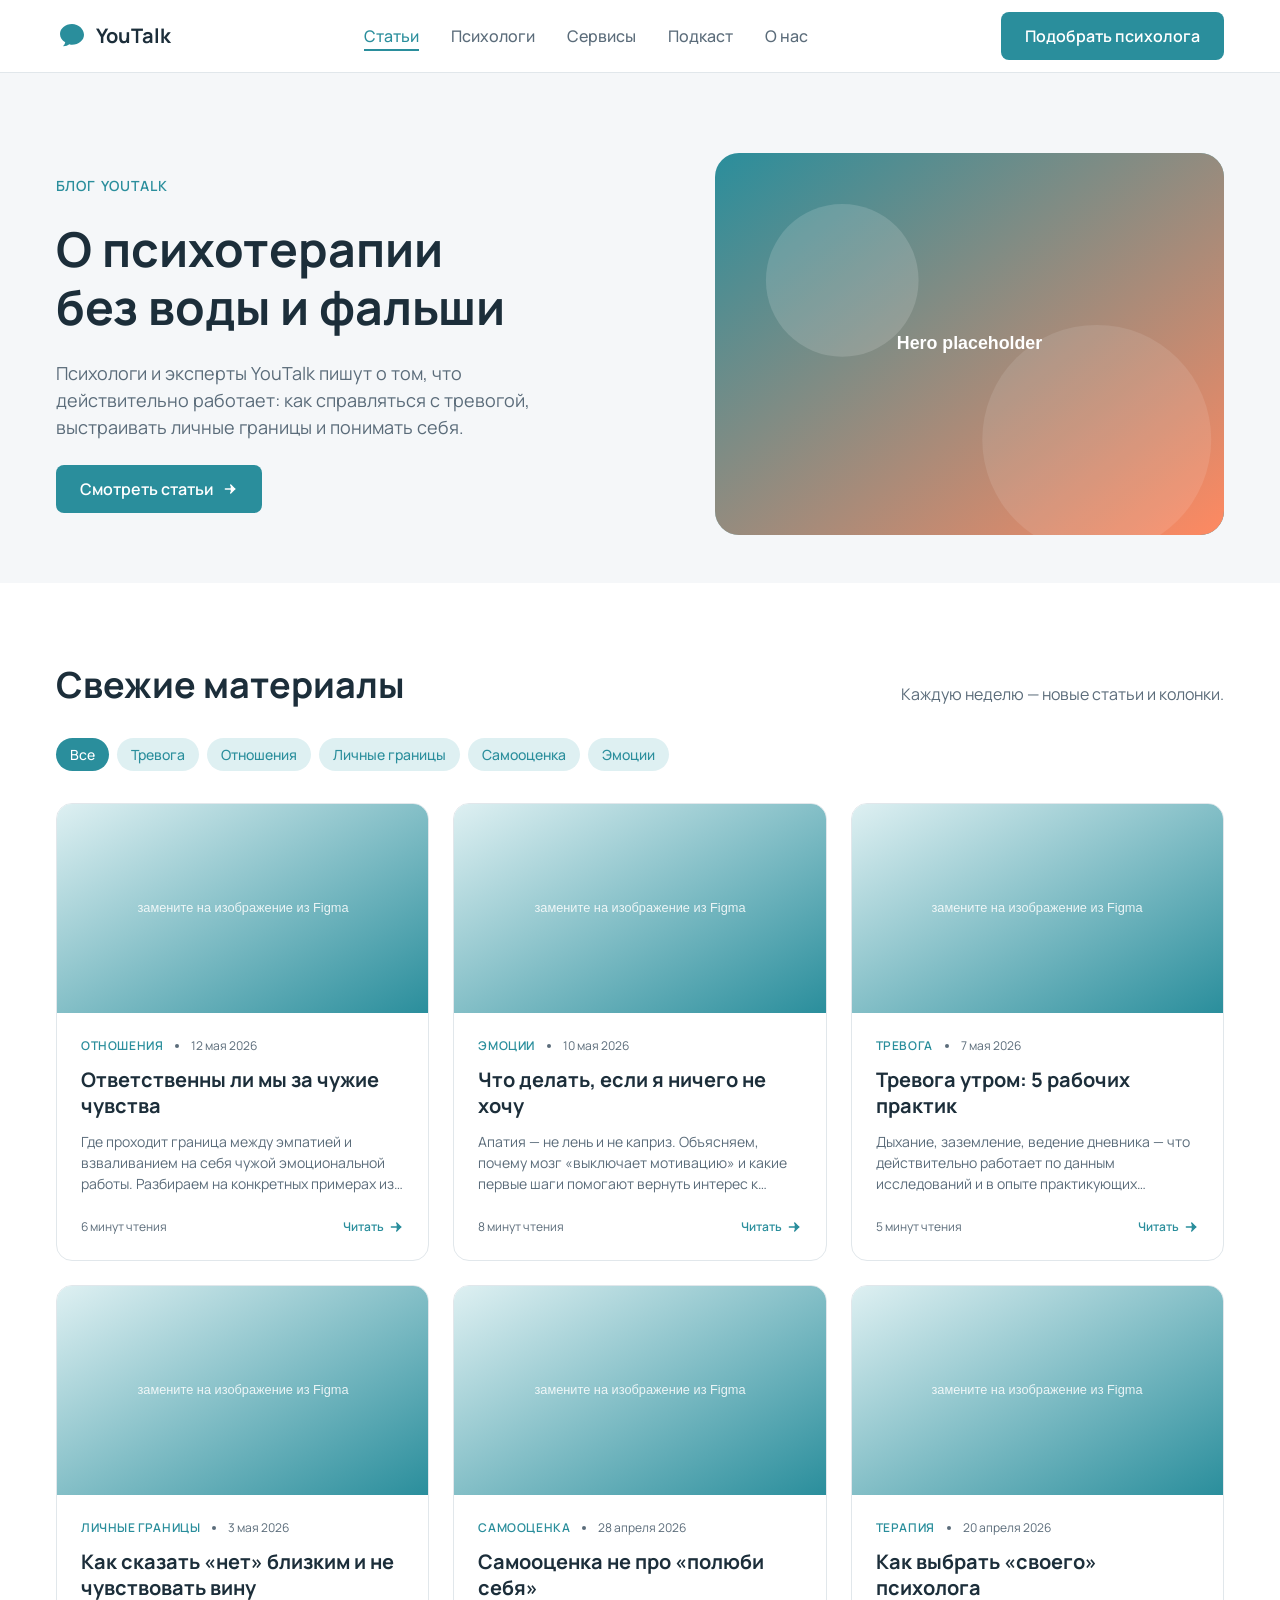
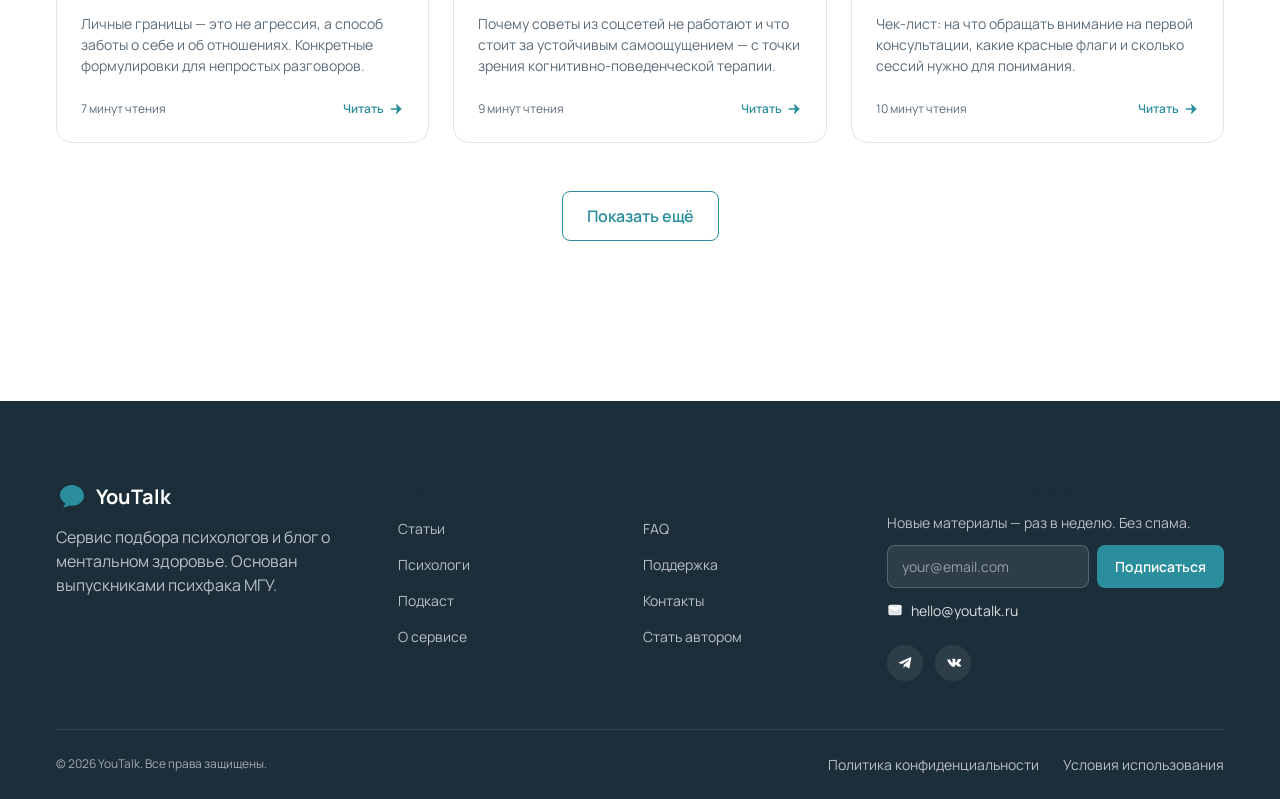
==== index.html @ b2ec057e "Initial YouTalk blog layout" ====
<!DOCTYPE html>
<html lang="ru">
<head>
  <meta charset="UTF-8">
  <meta name="viewport" content="width=device-width, initial-scale=1.0">
  <title>YouTalk Blog — психотерапия, самопомощь, личные границы</title>
  <meta name="description" content="Блог YouTalk о психотерапии, ментальном здоровье, отношениях и личных границах. Статьи от практикующих психологов.">
  <link rel="preconnect" href="https://fonts.googleapis.com">
  <link rel="preconnect" href="https://fonts.gstatic.com" crossorigin>
  <link rel="stylesheet" href="https://fonts.googleapis.com/css2?family=Manrope:wght@400;500;600;700&display=swap">
  <link rel="stylesheet" href="css/reset.css">
  <link rel="stylesheet" href="css/variables.css">
  <link rel="stylesheet" href="css/base.css">
  <link rel="stylesheet" href="css/header.css">
  <link rel="stylesheet" href="css/footer.css">
  <link rel="stylesheet" href="css/blog.css">
  <link rel="stylesheet" href="css/responsive.css">
  <link rel="icon" type="image/svg+xml" href="icons/logo.svg">
  <script src="js/menu.js" defer></script>
</head>
<body>

  <!-- ── Шапка ── -->
  <header class="header" data-js="header">
    <div class="container header__inner">
      <a href="index.html" class="header__logo" aria-label="YouTalk — на главную">
        <svg class="header__logo-icon" viewBox="0 0 32 32" fill="currentColor" aria-hidden="true">
          <path d="M16 4C9.373 4 4 8.477 4 14c0 3.43 2.066 6.456 5.213 8.273-.213 1.193-.964 2.86-1.978 3.594-.213.154-.106.49.158.49 2.31 0 4.464-1.054 5.962-2.04C14.527 24.752 15.25 24.8 16 24.8c6.627 0 12-4.477 12-10S22.627 4 16 4z"/>
        </svg>
        <span>YouTalk</span>
      </a>

      <nav class="header__nav" aria-label="Основная навигация">
        <ul class="header__nav-list">
          <li><a href="index.html" class="header__nav-link header__nav-link_active">Статьи</a></li>
          <li><a href="#" class="header__nav-link">Психологи</a></li>
          <li><a href="#" class="header__nav-link">Сервисы</a></li>
          <li><a href="#" class="header__nav-link">Подкаст</a></li>
          <li><a href="#" class="header__nav-link">О нас</a></li>
        </ul>
      </nav>

      <div class="header__actions">
        <a href="#" class="button button_primary header__cta">Подобрать психолога</a>
        <button type="button" class="header__burger" data-js="burger"
                aria-label="Открыть меню" aria-controls="primary-nav" aria-expanded="false">
          <svg class="header__burger-icon header__burger-icon_open" viewBox="0 0 24 24" fill="none" stroke="currentColor" stroke-width="2" stroke-linecap="round" aria-hidden="true">
            <line x1="4" y1="7" x2="20" y2="7"/>
            <line x1="4" y1="12" x2="20" y2="12"/>
            <line x1="4" y1="17" x2="20" y2="17"/>
          </svg>
          <svg class="header__burger-icon header__burger-icon_close" viewBox="0 0 24 24" fill="none" stroke="currentColor" stroke-width="2" stroke-linecap="round" aria-hidden="true">
            <line x1="6" y1="6" x2="18" y2="18"/>
            <line x1="18" y1="6" x2="6" y2="18"/>
          </svg>
        </button>
      </div>
    </div>
  </header>

  <!-- ── Основной контент ── -->
  <main>

    <!-- Hero / intro -->
    <section class="intro" aria-labelledby="intro-title">
      <div class="container intro__inner">
        <div class="intro__content">
          <span class="intro__eyebrow">Блог YouTalk</span>
          <h1 id="intro-title" class="intro__title">О психотерапии<br>без воды и фальши</h1>
          <p class="intro__lead">
            Психологи и эксперты YouTalk пишут о том, что действительно работает:
            как справляться с тревогой, выстраивать личные границы и понимать себя.
          </p>
          <div>
            <a href="#articles" class="button button_primary">
              Смотреть статьи
              <svg class="icon icon_sm" viewBox="0 0 24 24" fill="none" stroke="currentColor" stroke-width="2" stroke-linecap="round" aria-hidden="true">
                <line x1="5" y1="12" x2="19" y2="12"/>
                <polyline points="13 6 19 12 13 18"/>
              </svg>
            </a>
          </div>
        </div>
        <div class="intro__media">
          <img src="images/placeholder-hero.svg" alt="Иллюстрация: люди разговаривают на спокойном фоне">
        </div>
      </div>
    </section>

    <!-- Сетка статей -->
    <section class="articles" id="articles" aria-labelledby="articles-title">
      <div class="container">
        <header class="articles__header">
          <h2 id="articles-title" class="articles__title">Свежие материалы</h2>
          <p>Каждую неделю — новые статьи и колонки.</p>
        </header>

        <div class="articles__filters" role="group" aria-label="Фильтр по темам">
          <button type="button" class="tag tag_active">Все</button>
          <button type="button" class="tag">Тревога</button>
          <button type="button" class="tag">Отношения</button>
          <button type="button" class="tag">Личные границы</button>
          <button type="button" class="tag">Самооценка</button>
          <button type="button" class="tag">Эмоции</button>
        </div>

        <div class="articles__grid">

          <article class="card">
            <div class="card__media">
              <img src="images/placeholder-card.svg" alt="Иллюстрация к статье об ответственности за чувства">
            </div>
            <div class="card__body">
              <div class="card__meta">
                <span class="card__tag">Отношения</span>
                <span class="card__meta-separator" aria-hidden="true"></span>
                <time datetime="2026-05-12">12 мая 2026</time>
              </div>
              <h3 class="card__title">
                <a href="article.html" class="card__title-link">Ответственны ли мы за чужие чувства</a>
              </h3>
              <p class="card__excerpt">
                Где проходит граница между эмпатией и взваливанием на себя чужой эмоциональной работы.
                Разбираем на конкретных примерах из терапии.
              </p>
              <div class="card__footer">
                <span>6 минут чтения</span>
                <a href="article.html" class="card__read-more">
                  Читать
                  <svg class="icon icon_sm" viewBox="0 0 24 24" fill="none" stroke="currentColor" stroke-width="2" stroke-linecap="round" aria-hidden="true">
                    <line x1="5" y1="12" x2="19" y2="12"/>
                    <polyline points="13 6 19 12 13 18"/>
                  </svg>
                </a>
              </div>
            </div>
          </article>

          <article class="card">
            <div class="card__media">
              <img src="images/placeholder-card.svg" alt="Иллюстрация к статье о потере мотивации">
            </div>
            <div class="card__body">
              <div class="card__meta">
                <span class="card__tag">Эмоции</span>
                <span class="card__meta-separator" aria-hidden="true"></span>
                <time datetime="2026-05-10">10 мая 2026</time>
              </div>
              <h3 class="card__title">
                <a href="article.html" class="card__title-link">Что делать, если я ничего не хочу</a>
              </h3>
              <p class="card__excerpt">
                Апатия — не лень и не каприз. Объясняем, почему мозг «выключает мотивацию»
                и какие первые шаги помогают вернуть интерес к жизни.
              </p>
              <div class="card__footer">
                <span>8 минут чтения</span>
                <a href="article.html" class="card__read-more">
                  Читать
                  <svg class="icon icon_sm" viewBox="0 0 24 24" fill="none" stroke="currentColor" stroke-width="2" stroke-linecap="round" aria-hidden="true">
                    <line x1="5" y1="12" x2="19" y2="12"/>
                    <polyline points="13 6 19 12 13 18"/>
                  </svg>
                </a>
              </div>
            </div>
          </article>

          <article class="card">
            <div class="card__media">
              <img src="images/placeholder-card.svg" alt="Иллюстрация о тревоге">
            </div>
            <div class="card__body">
              <div class="card__meta">
                <span class="card__tag">Тревога</span>
                <span class="card__meta-separator" aria-hidden="true"></span>
                <time datetime="2026-05-07">7 мая 2026</time>
              </div>
              <h3 class="card__title">
                <a href="article.html" class="card__title-link">Тревога утром: 5 рабочих практик</a>
              </h3>
              <p class="card__excerpt">
                Дыхание, заземление, ведение дневника — что действительно работает по данным исследований
                и в опыте практикующих психологов YouTalk.
              </p>
              <div class="card__footer">
                <span>5 минут чтения</span>
                <a href="article.html" class="card__read-more">
                  Читать
                  <svg class="icon icon_sm" viewBox="0 0 24 24" fill="none" stroke="currentColor" stroke-width="2" stroke-linecap="round" aria-hidden="true">
                    <line x1="5" y1="12" x2="19" y2="12"/>
                    <polyline points="13 6 19 12 13 18"/>
                  </svg>
                </a>
              </div>
            </div>
          </article>

          <article class="card">
            <div class="card__media">
              <img src="images/placeholder-card.svg" alt="Иллюстрация о личных границах">
            </div>
            <div class="card__body">
              <div class="card__meta">
                <span class="card__tag">Личные границы</span>
                <span class="card__meta-separator" aria-hidden="true"></span>
                <time datetime="2026-05-03">3 мая 2026</time>
              </div>
              <h3 class="card__title">
                <a href="article.html" class="card__title-link">Как сказать «нет» близким и не чувствовать вину</a>
              </h3>
              <p class="card__excerpt">
                Личные границы — это не агрессия, а способ заботы о себе и об отношениях.
                Конкретные формулировки для непростых разговоров.
              </p>
              <div class="card__footer">
                <span>7 минут чтения</span>
                <a href="article.html" class="card__read-more">
                  Читать
                  <svg class="icon icon_sm" viewBox="0 0 24 24" fill="none" stroke="currentColor" stroke-width="2" stroke-linecap="round" aria-hidden="true">
                    <line x1="5" y1="12" x2="19" y2="12"/>
                    <polyline points="13 6 19 12 13 18"/>
                  </svg>
                </a>
              </div>
            </div>
          </article>

          <article class="card">
            <div class="card__media">
              <img src="images/placeholder-card.svg" alt="Иллюстрация о самооценке">
            </div>
            <div class="card__body">
              <div class="card__meta">
                <span class="card__tag">Самооценка</span>
                <span class="card__meta-separator" aria-hidden="true"></span>
                <time datetime="2026-04-28">28 апреля 2026</time>
              </div>
              <h3 class="card__title">
                <a href="article.html" class="card__title-link">Самооценка не про «полюби себя»</a>
              </h3>
              <p class="card__excerpt">
                Почему советы из соцсетей не работают и что стоит за устойчивым самоощущением
                — с точки зрения когнитивно-поведенческой терапии.
              </p>
              <div class="card__footer">
                <span>9 минут чтения</span>
                <a href="article.html" class="card__read-more">
                  Читать
                  <svg class="icon icon_sm" viewBox="0 0 24 24" fill="none" stroke="currentColor" stroke-width="2" stroke-linecap="round" aria-hidden="true">
                    <line x1="5" y1="12" x2="19" y2="12"/>
                    <polyline points="13 6 19 12 13 18"/>
                  </svg>
                </a>
              </div>
            </div>
          </article>

          <article class="card">
            <div class="card__media">
              <img src="images/placeholder-card.svg" alt="Иллюстрация о выборе психолога">
            </div>
            <div class="card__body">
              <div class="card__meta">
                <span class="card__tag">Терапия</span>
                <span class="card__meta-separator" aria-hidden="true"></span>
                <time datetime="2026-04-20">20 апреля 2026</time>
              </div>
              <h3 class="card__title">
                <a href="article.html" class="card__title-link">Как выбрать «своего» психолога</a>
              </h3>
              <p class="card__excerpt">
                Чек-лист: на что обращать внимание на первой консультации,
                какие красные флаги и сколько сессий нужно для понимания.
              </p>
              <div class="card__footer">
                <span>10 минут чтения</span>
                <a href="article.html" class="card__read-more">
                  Читать
                  <svg class="icon icon_sm" viewBox="0 0 24 24" fill="none" stroke="currentColor" stroke-width="2" stroke-linecap="round" aria-hidden="true">
                    <line x1="5" y1="12" x2="19" y2="12"/>
                    <polyline points="13 6 19 12 13 18"/>
                  </svg>
                </a>
              </div>
            </div>
          </article>

        </div>

        <div class="articles__more">
          <button type="button" class="button button_outline">Показать ещё</button>
        </div>
      </div>
    </section>

  </main>

  <!-- ── Подвал ── -->
  <footer class="footer">
    <div class="container">

      <div class="footer__top">

        <div class="footer__brand">
          <a href="index.html" class="footer__logo">
            <svg class="footer__logo-icon" viewBox="0 0 32 32" fill="currentColor" aria-hidden="true">
              <path d="M16 4C9.373 4 4 8.477 4 14c0 3.43 2.066 6.456 5.213 8.273-.213 1.193-.964 2.86-1.978 3.594-.213.154-.106.49.158.49 2.31 0 4.464-1.054 5.962-2.04C14.527 24.752 15.25 24.8 16 24.8c6.627 0 12-4.477 12-10S22.627 4 16 4z"/>
            </svg>
            <span>YouTalk</span>
          </a>
          <p class="footer__description">
            Сервис подбора психологов и блог о ментальном здоровье.
            Основан выпускниками психфака МГУ.
          </p>
        </div>

        <nav class="footer__nav" aria-label="Разделы">
          <h3 class="footer__col-title">Разделы</h3>
          <ul class="footer__nav-list">
            <li><a href="index.html" class="footer__nav-link">Статьи</a></li>
            <li><a href="#" class="footer__nav-link">Психологи</a></li>
            <li><a href="#" class="footer__nav-link">Подкаст</a></li>
            <li><a href="#" class="footer__nav-link">О сервисе</a></li>
          </ul>
        </nav>

        <nav class="footer__nav" aria-label="Помощь">
          <h3 class="footer__col-title">Помощь</h3>
          <ul class="footer__nav-list">
            <li><a href="#" class="footer__nav-link">FAQ</a></li>
            <li><a href="#" class="footer__nav-link">Поддержка</a></li>
            <li><a href="#" class="footer__nav-link">Контакты</a></li>
            <li><a href="#" class="footer__nav-link">Стать автором</a></li>
          </ul>
        </nav>

        <section class="subscribe" aria-labelledby="subscribe-title">
          <h3 id="subscribe-title" class="subscribe__title">Подпишитесь на рассылку</h3>
          <p class="subscribe__hint">Новые материалы — раз в неделю. Без спама.</p>
          <form class="subscribe__form" action="#" method="post" novalidate>
            <label for="email" class="visually-hidden">E-mail</label>
            <input id="email" class="subscribe__input" type="email" name="email"
                   placeholder="your@email.com" required>
            <button type="submit" class="subscribe__button">Подписаться</button>
          </form>

          <div class="footer__contacts">
            <a href="mailto:hello@youtalk.ru" class="footer__contact-link">
              <svg class="icon icon_sm" viewBox="0 0 24 24" fill="none" stroke="currentColor" stroke-width="2" stroke-linecap="round" stroke-linejoin="round" aria-hidden="true">
                <rect x="3" y="5" width="18" height="14" rx="2"/>
                <polyline points="3 7 12 13 21 7"/>
              </svg>
              hello@youtalk.ru
            </a>
          </div>

          <ul class="footer__socials" aria-label="Социальные сети">
            <li>
              <a href="#" class="footer__social-link" aria-label="Telegram">
                <svg class="icon icon_sm" viewBox="0 0 24 24" fill="currentColor" aria-hidden="true">
                  <path d="M21.5 4.2 18.7 19c-.2 1-.8 1.2-1.6.8l-4.3-3.2-2.1 2c-.2.2-.4.4-.9.4l.3-4.4 8-7.2c.4-.3-.1-.5-.5-.2L7.7 13.5l-4.3-1.3c-.9-.3-1-.9.2-1.3L20.2 3.3c.8-.3 1.5.2 1.3.9z"/>
                </svg>
              </a>
            </li>
            <li>
              <a href="#" class="footer__social-link" aria-label="ВКонтакте">
                <svg class="icon icon_sm" viewBox="0 0 24 24" fill="currentColor" aria-hidden="true">
                  <path d="M12.8 17.5h1.4s.4-.1.7-.4c.2-.3.2-.8.2-.8s0-1.8.8-2c.8-.3 1.9 1.8 3 2.6.8.6 1.5.5 1.5.5l2.9-.1s1.5-.1.8-1.3c-.1-.1-.4-.8-2-2.3-1.7-1.5-1.5-1.3.6-4 1.3-1.7 1.8-2.7 1.6-3.2-.1-.5-1.2-.4-1.2-.4h-3.2s-.2 0-.4.1c-.2.1-.3.4-.3.4s-.5 1.3-1.1 2.4c-1.4 2.4-2 2.5-2.2 2.3-.5-.3-.4-1.3-.4-2.1 0-2.3.3-3.3-.7-3.5-.3-.1-.6-.1-1.5-.1-1.2 0-2.1 0-2.7.3-.4.2-.6.6-.5.6.2 0 .7.1 1 .5.3.5.3 1.6.3 1.6s.2 2.7-.4 3.1c-.4.2-1-.3-2.2-2.4-.6-1-1.1-2.2-1.1-2.2s-.1-.2-.3-.3c-.2-.1-.5-.1-.5-.1L4 6.7s-.4 0-.5.2c-.1.2 0 .5 0 .5s2.4 5.6 5.2 8.5C11.2 18.4 14 18 14 18l-1.2-.5z"/>
                </svg>
              </a>
            </li>
          </ul>
        </section>

      </div>

      <div class="footer__bottom">
        <span>© 2026 YouTalk. Все права защищены.</span>
        <ul class="footer__legal-list">
          <li><a href="#" class="footer__nav-link">Политика конфиденциальности</a></li>
          <li><a href="#" class="footer__nav-link">Условия использования</a></li>
        </ul>
      </div>

    </div>
  </footer>

</body>
</html>
---- css/variables.css ----
/* Дизайн-токены. Меняйте значения здесь, чтобы привести к точному макету Figma. */

:root {
  /* ── Цвета (psychology-палитра: мягкий бирюзовый + тёплый серый) ── */
  --color-bg: #ffffff;
  --color-bg-alt: #f5f7f9;
  --color-text: #1c2e3a;
  --color-text-muted: #5b6c7a;
  --color-primary: #2a8e9c;          /* акцент, кнопки */
  --color-primary-hover: #237a86;
  --color-primary-soft: #def0f2;     /* подложка тегов */
  --color-border: #e1e7eb;
  --color-accent: #ff8961;           /* warm-аксцент для CTA */

  /* ── Шрифты ── */
  --font-base: "Manrope", "Inter", "Helvetica Neue", Arial, sans-serif;
  --font-display: "Manrope", "Inter", "Helvetica Neue", Arial, sans-serif;

  /* ── Размеры шрифтов (mobile-first) ── */
  --fs-h1: clamp(2rem, 4vw, 3rem);
  --fs-h2: clamp(1.5rem, 3vw, 2.25rem);
  --fs-h3: clamp(1.25rem, 2vw, 1.5rem);
  --fs-body: 1rem;
  --fs-small: 0.875rem;
  --fs-tiny: 0.75rem;

  /* ── Радиусы и тени ── */
  --radius-sm: 8px;
  --radius-md: 16px;
  --radius-lg: 24px;
  --shadow-card: 0 4px 24px rgba(28, 46, 58, 0.08);
  --shadow-card-hover: 0 8px 32px rgba(28, 46, 58, 0.12);

  /* ── Отступы (8px-шкала) ── */
  --space-1: 4px;
  --space-2: 8px;
  --space-3: 12px;
  --space-4: 16px;
  --space-5: 24px;
  --space-6: 32px;
  --space-7: 48px;
  --space-8: 64px;
  --space-9: 80px;

  /* ── Сетка ── */
  --container-max: 1200px;
  --container-padding: 16px;

  /* ── Брейкпоинты (для документации; в @media используются явно) ── */
  --bp-tablet: 768px;
  --bp-desktop: 1200px;

  /* ── Анимации ── */
  --transition-fast: 0.15s ease;
  --transition-base: 0.25s ease;
}
---- css/base.css ----
/* Базовая типографика, контейнер, утилитные классы. */

body {
  font-family: var(--font-base);
  font-size: var(--fs-body);
  color: var(--color-text);
  background-color: var(--color-bg);
  display: flex;
  flex-direction: column;
}

main {
  flex: 1 0 auto;
}

footer {
  flex-shrink: 0;
}

h1, h2, h3, h4 {
  font-family: var(--font-display);
  font-weight: 700;
  line-height: 1.2;
  color: var(--color-text);
}

h1 { font-size: var(--fs-h1); }
h2 { font-size: var(--fs-h2); }
h3 { font-size: var(--fs-h3); }

p {
  color: var(--color-text-muted);
}

a {
  transition: color var(--transition-fast);
}

a:hover,
a:focus-visible {
  color: var(--color-primary);
}

a:focus-visible,
button:focus-visible,
input:focus-visible,
textarea:focus-visible {
  outline: 2px solid var(--color-primary);
  outline-offset: 2px;
}

/* ── Контейнер ── */
.container {
  width: 100%;
  max-width: var(--container-max);
  margin-inline: auto;
  padding-inline: var(--container-padding);
}

/* ── Кнопки ── */
.button {
  display: inline-flex;
  align-items: center;
  justify-content: center;
  gap: var(--space-2);
  padding: 12px 24px;
  border-radius: var(--radius-sm);
  font-weight: 600;
  font-size: var(--fs-body);
  transition: background-color var(--transition-fast),
              color var(--transition-fast),
              transform var(--transition-fast);
  cursor: pointer;
}

.button_primary {
  background-color: var(--color-primary);
  color: #fff;
}

.button_primary:hover,
.button_primary:focus-visible {
  background-color: var(--color-primary-hover);
  color: #fff;
}

.button_outline {
  background-color: transparent;
  color: var(--color-primary);
  border: 1px solid var(--color-primary);
}

.button_outline:hover,
.button_outline:focus-visible {
  background-color: var(--color-primary);
  color: #fff;
}

.button:active {
  transform: scale(0.98);
}

/* ── Теги (фильтр) ── */
.tag {
  display: inline-flex;
  align-items: center;
  padding: 6px 14px;
  border-radius: 999px;
  background-color: var(--color-primary-soft);
  color: var(--color-primary);
  font-size: var(--fs-small);
  font-weight: 500;
  transition: background-color var(--transition-fast),
              color var(--transition-fast);
  cursor: pointer;
}

.tag:hover,
.tag_active {
  background-color: var(--color-primary);
  color: #fff;
}

/* ── Иконки ── */
.icon {
  width: 24px;
  height: 24px;
  fill: currentColor;
  flex-shrink: 0;
}

.icon_sm { width: 16px; height: 16px; }
.icon_lg { width: 32px; height: 32px; }

/* ── Декоративные секции с фоном ── */
.section_alt {
  background-color: var(--color-bg-alt);
}
---- css/header.css ----
/* Шапка сайта: лого, навигация, CTA, бургер. */

.header {
  position: sticky;
  top: 0;
  z-index: 100;
  background-color: var(--color-bg);
  border-bottom: 1px solid var(--color-border);
}

.header__inner {
  display: flex;
  align-items: center;
  justify-content: space-between;
  min-height: 72px;
  gap: var(--space-5);
}

.header__logo {
  display: inline-flex;
  align-items: center;
  gap: var(--space-2);
  font-weight: 700;
  font-size: 1.25rem;
  color: var(--color-text);
}

.header__logo-icon {
  width: 32px;
  height: 32px;
  color: var(--color-primary);
}

.header__nav {
  flex: 1;
}

.header__nav-list {
  display: flex;
  gap: var(--space-6);
  align-items: center;
  justify-content: center;
}

.header__nav-link {
  position: relative;
  font-weight: 500;
  color: var(--color-text-muted);
  padding-block: 4px;
  transition: color var(--transition-fast);
}

.header__nav-link:hover,
.header__nav-link:focus-visible,
.header__nav-link_active {
  color: var(--color-primary);
}

/* Подчёркивание под активным/hover-пунктом — псевдоэлемент */
.header__nav-link::after {
  content: "";
  position: absolute;
  inset-inline: 0;
  bottom: 0;
  height: 2px;
  background-color: var(--color-primary);
  transform: scaleX(0);
  transform-origin: center;
  transition: transform var(--transition-base);
}

.header__nav-link:hover::after,
.header__nav-link_active::after {
  transform: scaleX(1);
}

.header__actions {
  display: flex;
  align-items: center;
  gap: var(--space-3);
}

/* ── Бургер ── */
.header__burger {
  display: none;
  width: 40px;
  height: 40px;
  align-items: center;
  justify-content: center;
  border-radius: var(--radius-sm);
  color: var(--color-text);
  transition: background-color var(--transition-fast);
}

.header__burger:hover {
  background-color: var(--color-bg-alt);
}

.header__burger-icon {
  width: 24px;
  height: 24px;
}

.header__burger-icon_close {
  display: none;
}

/* Состояние «меню открыто» */
.header_menu-open .header__burger-icon_open {
  display: none;
}
.header_menu-open .header__burger-icon_close {
  display: block;
}
---- css/footer.css ----
/* Подвал: навигация, подписка, контакты, копирайт. */

.footer {
  background-color: var(--color-text);
  color: #fff;
  padding-block: var(--space-9) var(--space-5);
  margin-top: var(--space-9);
}

.footer__top {
  display: grid;
  grid-template-columns: 1.5fr 1fr 1fr 1.5fr;
  gap: var(--space-7);
  padding-bottom: var(--space-7);
  border-bottom: 1px solid rgba(255, 255, 255, 0.1);
}

.footer__brand {
  display: flex;
  flex-direction: column;
  gap: var(--space-3);
}

.footer__logo {
  display: inline-flex;
  align-items: center;
  gap: var(--space-2);
  font-weight: 700;
  font-size: 1.25rem;
}

.footer__logo-icon {
  width: 32px;
  height: 32px;
  color: var(--color-primary);
}

.footer__description {
  color: rgba(255, 255, 255, 0.7);
  max-width: 320px;
}

.footer__col-title {
  font-size: var(--fs-body);
  font-weight: 700;
  margin-bottom: var(--space-4);
}

.footer__nav-list {
  display: flex;
  flex-direction: column;
  gap: var(--space-3);
}

.footer__nav-link {
  color: rgba(255, 255, 255, 0.7);
  font-size: var(--fs-small);
  transition: color var(--transition-fast);
}

.footer__nav-link:hover,
.footer__nav-link:focus-visible {
  color: #fff;
}

/* ── Форма подписки ── */
.subscribe {
  display: flex;
  flex-direction: column;
  gap: var(--space-3);
}

.subscribe__title {
  font-size: var(--fs-body);
  font-weight: 700;
}

.subscribe__hint {
  font-size: var(--fs-small);
  color: rgba(255, 255, 255, 0.7);
}

.subscribe__form {
  display: flex;
  gap: var(--space-2);
}

.subscribe__input {
  flex: 1;
  padding: 10px 14px;
  border: 1px solid rgba(255, 255, 255, 0.2);
  border-radius: var(--radius-sm);
  background-color: rgba(255, 255, 255, 0.08);
  color: #fff;
  font-size: var(--fs-small);
  transition: border-color var(--transition-fast),
              background-color var(--transition-fast);
}

.subscribe__input::placeholder {
  color: rgba(255, 255, 255, 0.5);
}

.subscribe__input:focus-visible {
  outline: none;
  border-color: var(--color-primary);
  background-color: rgba(255, 255, 255, 0.12);
}

.subscribe__button {
  padding: 10px 18px;
  background-color: var(--color-primary);
  color: #fff;
  border-radius: var(--radius-sm);
  font-weight: 600;
  font-size: var(--fs-small);
  transition: background-color var(--transition-fast);
}

.subscribe__button:hover,
.subscribe__button:focus-visible {
  background-color: var(--color-primary-hover);
}

/* ── Контакты и социальные сети ── */
.footer__contacts {
  display: flex;
  flex-direction: column;
  gap: var(--space-3);
}

.footer__contact-link {
  display: inline-flex;
  align-items: center;
  gap: var(--space-2);
  color: rgba(255, 255, 255, 0.85);
  font-size: var(--fs-small);
}

.footer__contact-link:hover,
.footer__contact-link:focus-visible {
  color: #fff;
}

.footer__socials {
  display: flex;
  gap: var(--space-3);
  margin-top: var(--space-3);
}

.footer__social-link {
  display: inline-flex;
  align-items: center;
  justify-content: center;
  width: 36px;
  height: 36px;
  border-radius: 999px;
  background-color: rgba(255, 255, 255, 0.08);
  color: #fff;
  transition: background-color var(--transition-fast), color var(--transition-fast);
}

.footer__social-link:hover,
.footer__social-link:focus-visible {
  background-color: var(--color-primary);
  color: #fff;
}

/* ── Нижний блок: копирайт и юр. ссылки ── */
.footer__bottom {
  display: flex;
  align-items: center;
  justify-content: space-between;
  flex-wrap: wrap;
  gap: var(--space-3);
  padding-top: var(--space-5);
  color: rgba(255, 255, 255, 0.6);
  font-size: var(--fs-tiny);
}

.footer__legal-list {
  display: flex;
  gap: var(--space-5);
  flex-wrap: wrap;
}
---- css/blog.css ----
/* Стили страницы blog (index.html): hero + сетка статей. */

/* ── Hero/intro ── */
.intro {
  padding-block: var(--space-9) var(--space-7);
  background-color: var(--color-bg-alt);
}

.intro__inner {
  display: grid;
  grid-template-columns: 1.2fr 1fr;
  gap: var(--space-7);
  align-items: center;
}

.intro__content {
  display: flex;
  flex-direction: column;
  gap: var(--space-5);
}

.intro__eyebrow {
  display: inline-flex;
  align-items: center;
  gap: var(--space-2);
  font-size: var(--fs-small);
  font-weight: 600;
  color: var(--color-primary);
  text-transform: uppercase;
  letter-spacing: 0.08em;
}

.intro__title {
  font-size: var(--fs-h1);
}

.intro__lead {
  font-size: 1.125rem;
  max-width: 540px;
}

.intro__media {
  position: relative;
  border-radius: var(--radius-lg);
  overflow: hidden;
  aspect-ratio: 4 / 3;
  background: linear-gradient(135deg, var(--color-primary-soft), var(--color-primary));
}

.intro__media img {
  width: 100%;
  height: 100%;
  object-fit: cover;
}

/* ── Секция со статьями ── */
.articles {
  padding-block: var(--space-9);
}

.articles__header {
  display: flex;
  justify-content: space-between;
  align-items: end;
  gap: var(--space-5);
  margin-bottom: var(--space-6);
  flex-wrap: wrap;
}

.articles__title {
  font-size: var(--fs-h2);
}

.articles__filters {
  display: flex;
  flex-wrap: wrap;
  gap: var(--space-2);
  margin-bottom: var(--space-6);
}

.articles__grid {
  display: grid;
  grid-template-columns: repeat(3, 1fr);
  gap: var(--space-5);
}

.articles__more {
  display: flex;
  justify-content: center;
  margin-top: var(--space-7);
}

/* ── Карточка статьи ── */
.card {
  display: flex;
  flex-direction: column;
  background-color: var(--color-bg);
  border: 1px solid var(--color-border);
  border-radius: var(--radius-md);
  overflow: hidden;
  transition: transform var(--transition-base),
              box-shadow var(--transition-base);
}

.card:hover {
  transform: translateY(-4px);
  box-shadow: var(--shadow-card-hover);
}

.card__media {
  aspect-ratio: 16 / 9;
  background-color: var(--color-bg-alt);
  overflow: hidden;
}

.card__media img {
  width: 100%;
  height: 100%;
  object-fit: cover;
  transition: transform var(--transition-base);
}

.card:hover .card__media img {
  transform: scale(1.05);
}

.card__body {
  display: flex;
  flex-direction: column;
  gap: var(--space-3);
  padding: var(--space-5);
  flex: 1;
}

.card__meta {
  display: flex;
  align-items: center;
  gap: var(--space-3);
  font-size: var(--fs-tiny);
  color: var(--color-text-muted);
}

.card__tag {
  color: var(--color-primary);
  font-weight: 600;
  text-transform: uppercase;
  letter-spacing: 0.05em;
}

.card__meta-separator {
  width: 4px;
  height: 4px;
  border-radius: 50%;
  background-color: var(--color-text-muted);
}

.card__title {
  font-size: 1.25rem;
  font-weight: 700;
  color: var(--color-text);
  line-height: 1.3;
}

.card__title-link::after {
  /* делаем всю карточку кликабельной через absolute псевдо */
  content: "";
  position: absolute;
  inset: 0;
}

.card {
  position: relative;
}

.card__excerpt {
  font-size: var(--fs-small);
  color: var(--color-text-muted);
  display: -webkit-box;
  -webkit-line-clamp: 3;
  -webkit-box-orient: vertical;
  line-clamp: 3;
  overflow: hidden;
}

.card__footer {
  display: flex;
  justify-content: space-between;
  align-items: center;
  margin-top: auto;
  padding-top: var(--space-3);
  font-size: var(--fs-tiny);
  color: var(--color-text-muted);
}

.card__read-more {
  display: inline-flex;
  align-items: center;
  gap: var(--space-1);
  font-weight: 600;
  color: var(--color-primary);
  position: relative;
  z-index: 2;
}

.card__read-more:hover {
  color: var(--color-primary-hover);
}
---- css/responsive.css ----
/* Все медиа-запросы централизованно. Брейкпоинты:
   ── tablet:  768–1199px
   ── mobile:  ≤ 767px
*/

/* ── Tablet (≤ 1199px) ── */
@media (max-width: 1199px) {
  .articles__grid {
    grid-template-columns: repeat(2, 1fr);
  }

  .footer__top {
    grid-template-columns: 1fr 1fr;
    gap: var(--space-6);
  }

  .article__layout {
    grid-template-columns: 1fr;
  }

  .aside {
    position: static;
    display: grid;
    grid-template-columns: 1fr 1fr;
    gap: var(--space-5);
  }

  .intro__inner {
    grid-template-columns: 1fr;
  }

  .intro__media {
    order: -1;
    max-width: 480px;
    width: 100%;
    margin-inline: auto;
  }
}

/* ── Mobile (≤ 767px) ── */
@media (max-width: 767px) {
  :root {
    --space-9: 56px;
    --container-padding: 16px;
  }

  /* Header: показываем бургер, скрываем плоское меню */
  .header__nav {
    display: none;
  }

  .header__cta {
    display: none;
  }

  .header__burger {
    display: inline-flex;
  }

  /* Открытое меню — overlay */
  .header_menu-open .header__nav {
    display: block;
    position: absolute;
    top: 100%;
    inset-inline: 0;
    background-color: var(--color-bg);
    border-bottom: 1px solid var(--color-border);
    padding: var(--space-5) var(--container-padding);
    box-shadow: var(--shadow-card);
  }

  .header_menu-open .header__nav-list {
    flex-direction: column;
    align-items: stretch;
    gap: var(--space-4);
  }

  .header_menu-open .header__nav-link {
    font-size: 1.125rem;
  }

  .header_menu-open .header__cta {
    display: inline-flex;
    margin-top: var(--space-3);
    width: 100%;
  }

  /* Articles */
  .articles__grid {
    grid-template-columns: 1fr;
  }

  .articles__header {
    flex-direction: column;
    align-items: start;
  }

  /* Footer */
  .footer__top {
    grid-template-columns: 1fr;
    gap: var(--space-6);
  }

  .footer__bottom {
    flex-direction: column;
    align-items: start;
  }

  .subscribe__form {
    flex-direction: column;
  }

  /* Article aside на mobile — над текстом или под текстом, в одну колонку */
  .aside {
    grid-template-columns: 1fr;
  }

  /* Intro */
  .intro {
    padding-block: var(--space-7) var(--space-6);
  }

  /* Body статьи */
  .article__title {
    font-size: 2rem;
  }
}

/* ── Очень узкие экраны (≤ 360px) — экстра ── */
@media (max-width: 360px) {
  .header__inner {
    min-height: 56px;
  }

  .header__logo span {
    display: none;
  }
}
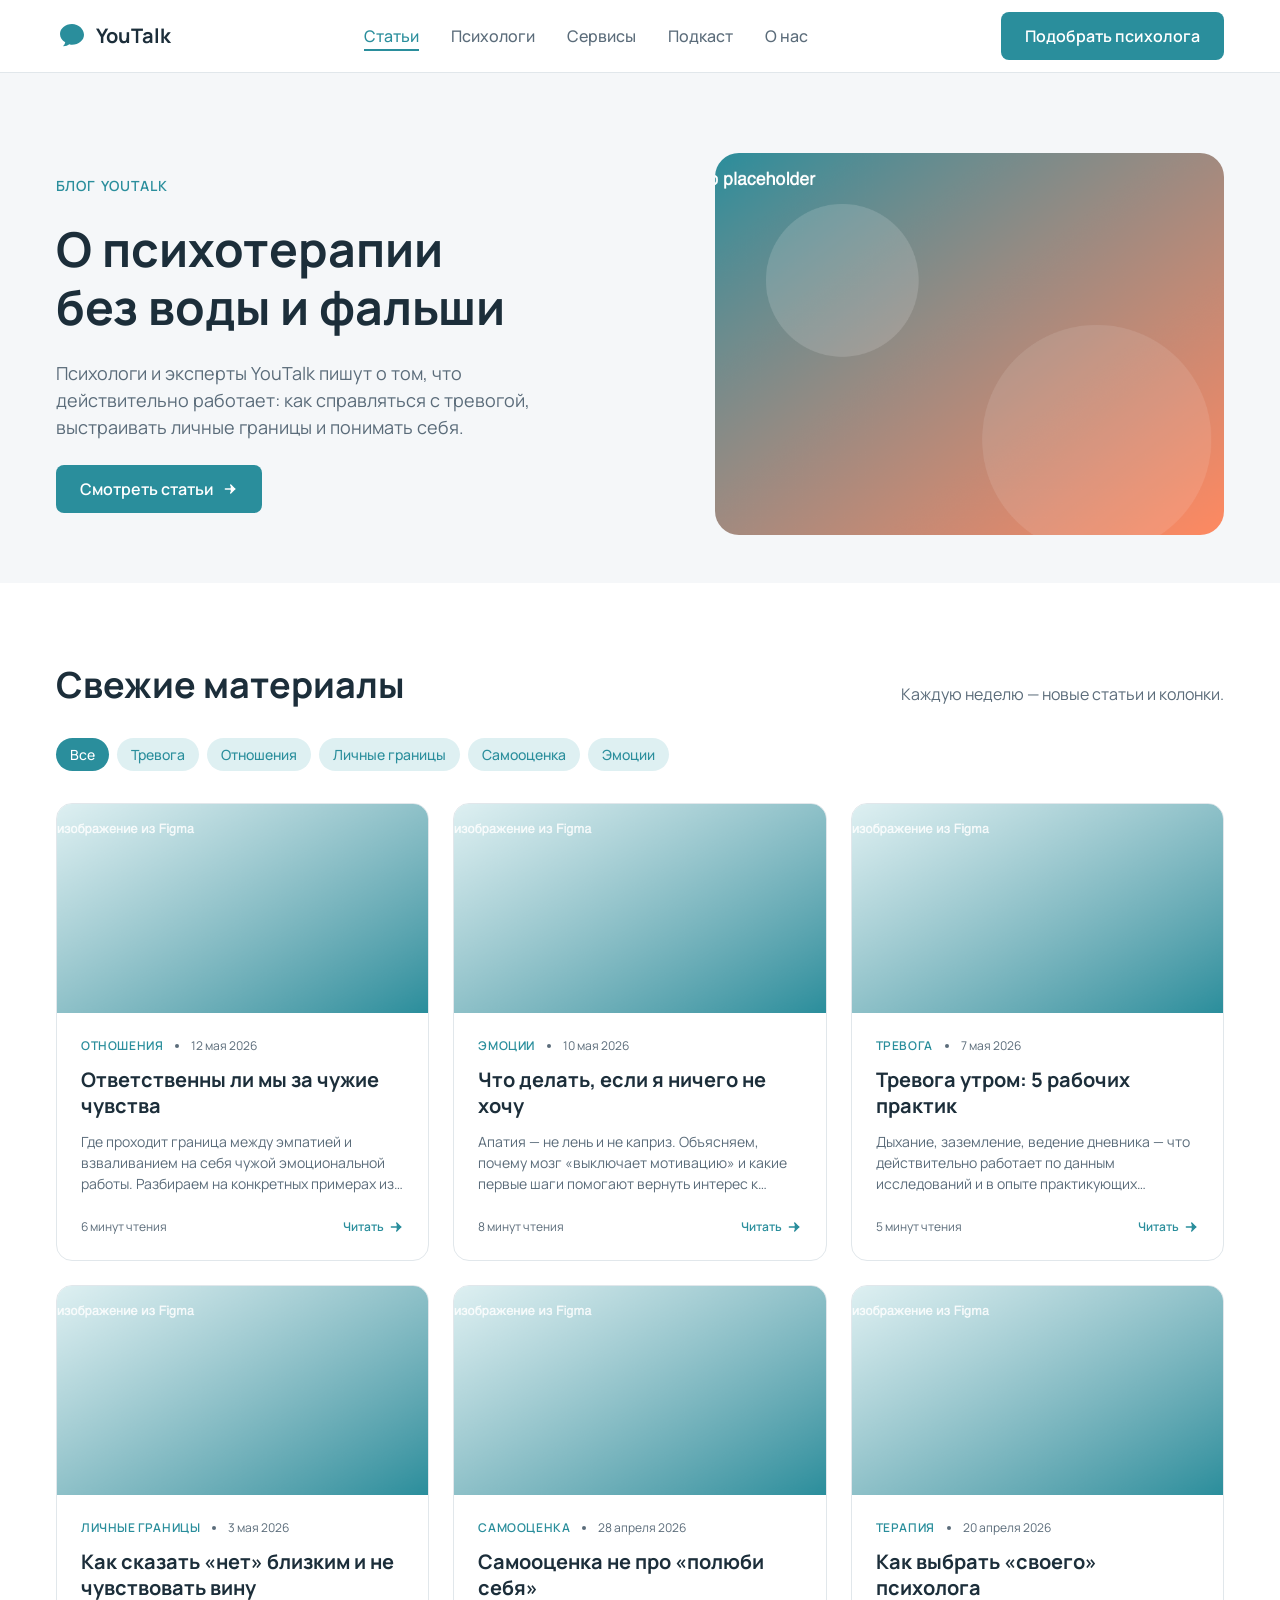
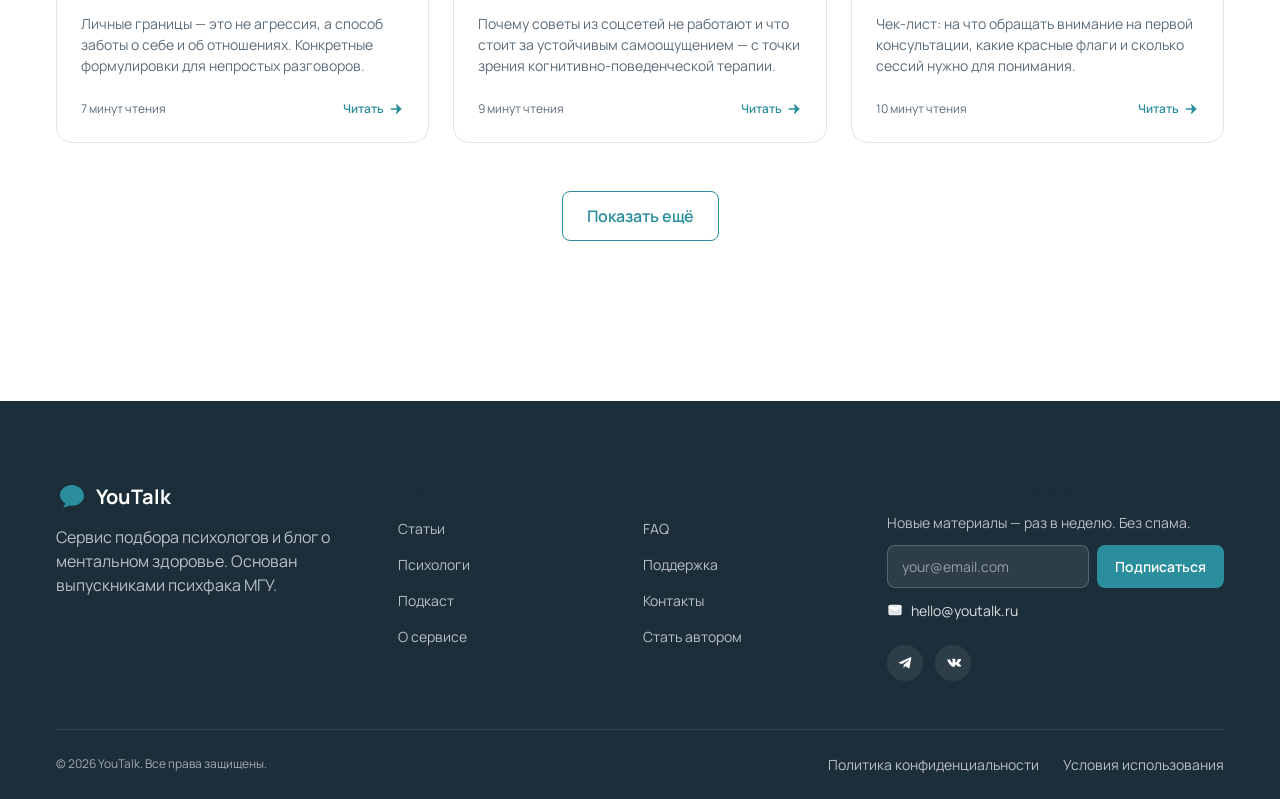
==== commit 34751437: "Replace placeholder images with PNG" ====
--- a/index.html
+++ b/index.html
@@ -82,7 +82,7 @@
           </div>
         </div>
         <div class="intro__media">
-          <img src="images/placeholder-hero.svg" alt="Иллюстрация: люди разговаривают на спокойном фоне">
+          <img src="images/placeholder-hero.png" alt="Иллюстрация: люди разговаривают на спокойном фоне">
         </div>
       </div>
     </section>
@@ -108,7 +108,7 @@
 
           <article class="card">
             <div class="card__media">
-              <img src="images/placeholder-card.svg" alt="Иллюстрация к статье об ответственности за чувства">
+              <img src="images/placeholder-card.png" alt="Иллюстрация к статье об ответственности за чувства">
             </div>
             <div class="card__body">
               <div class="card__meta">
@@ -138,7 +138,7 @@
 
           <article class="card">
             <div class="card__media">
-              <img src="images/placeholder-card.svg" alt="Иллюстрация к статье о потере мотивации">
+              <img src="images/placeholder-card.png" alt="Иллюстрация к статье о потере мотивации">
             </div>
             <div class="card__body">
               <div class="card__meta">
@@ -168,7 +168,7 @@
 
           <article class="card">
             <div class="card__media">
-              <img src="images/placeholder-card.svg" alt="Иллюстрация о тревоге">
+              <img src="images/placeholder-card.png" alt="Иллюстрация о тревоге">
             </div>
             <div class="card__body">
               <div class="card__meta">
@@ -198,7 +198,7 @@
 
           <article class="card">
             <div class="card__media">
-              <img src="images/placeholder-card.svg" alt="Иллюстрация о личных границах">
+              <img src="images/placeholder-card.png" alt="Иллюстрация о личных границах">
             </div>
             <div class="card__body">
               <div class="card__meta">
@@ -228,7 +228,7 @@
 
           <article class="card">
             <div class="card__media">
-              <img src="images/placeholder-card.svg" alt="Иллюстрация о самооценке">
+              <img src="images/placeholder-card.png" alt="Иллюстрация о самооценке">
             </div>
             <div class="card__body">
               <div class="card__meta">
@@ -258,7 +258,7 @@
 
           <article class="card">
             <div class="card__media">
-              <img src="images/placeholder-card.svg" alt="Иллюстрация о выборе психолога">
+              <img src="images/placeholder-card.png" alt="Иллюстрация о выборе психолога">
             </div>
             <div class="card__body">
               <div class="card__meta">
